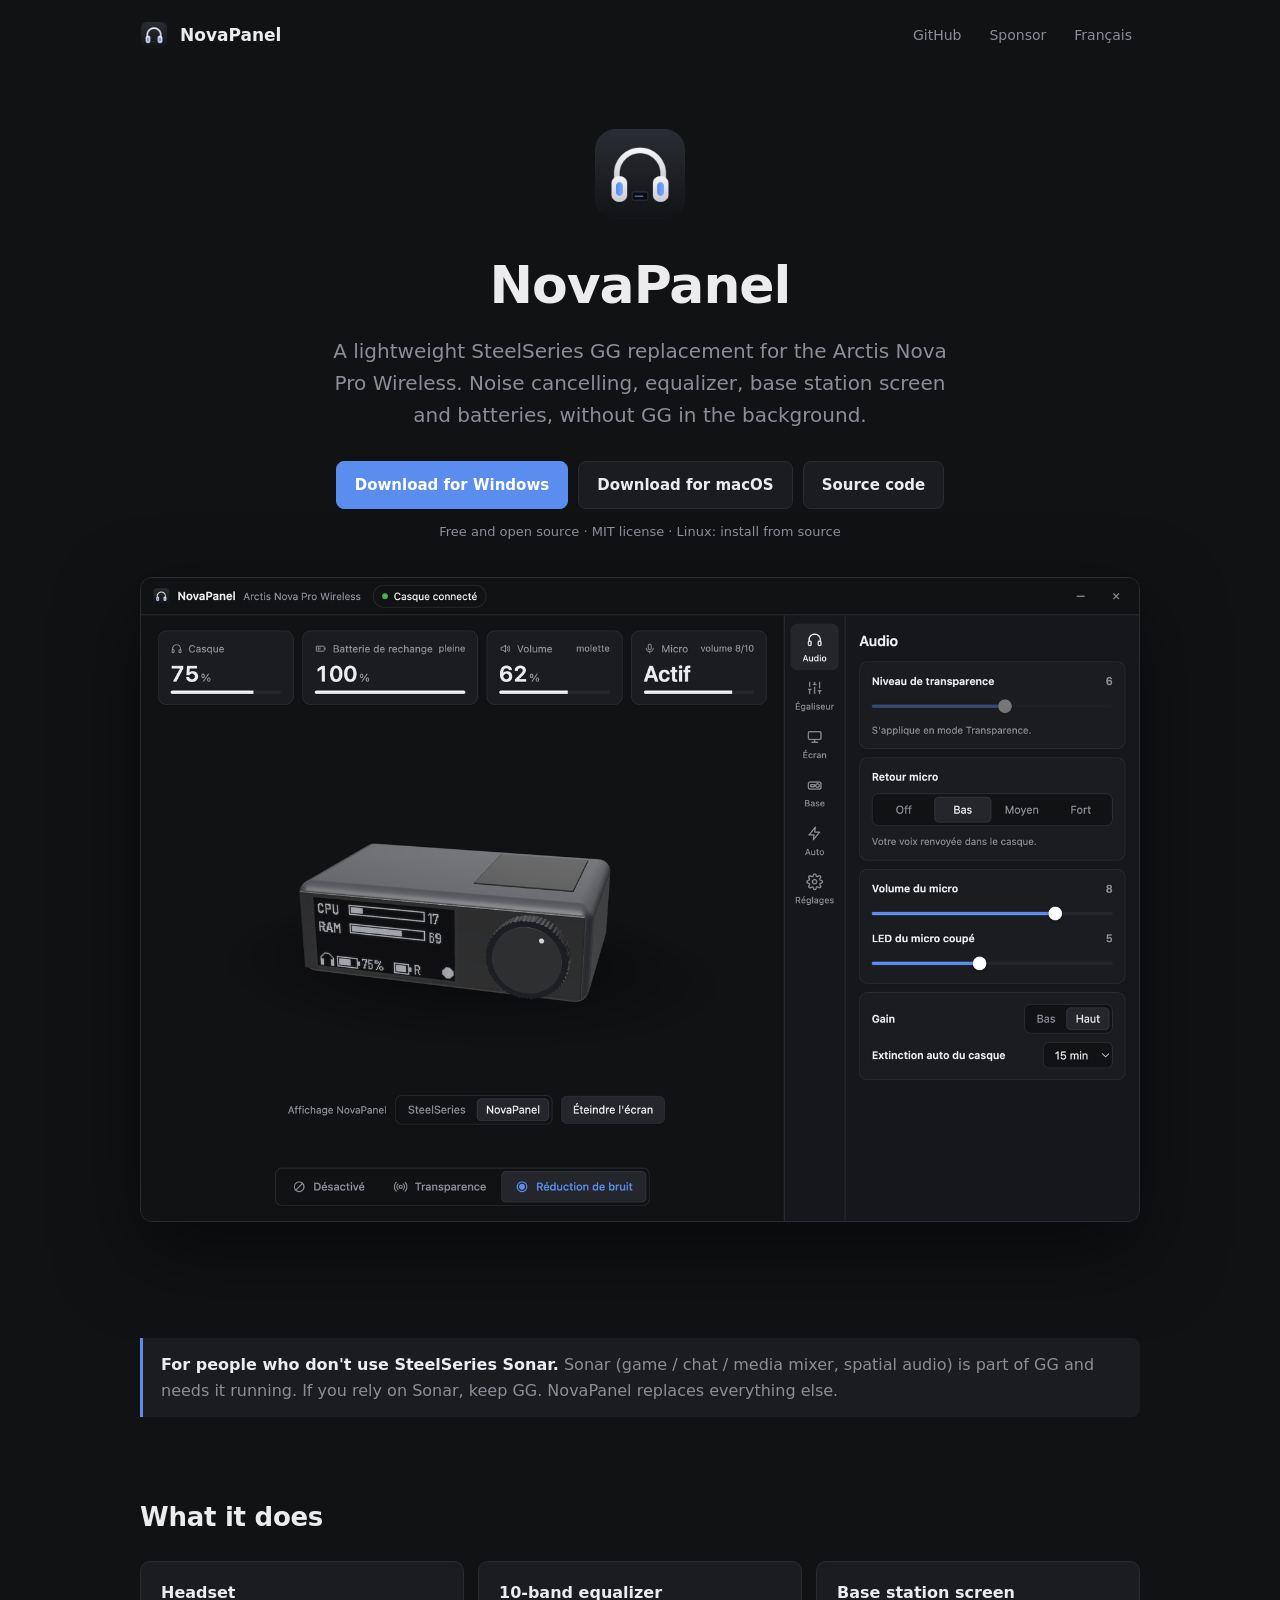
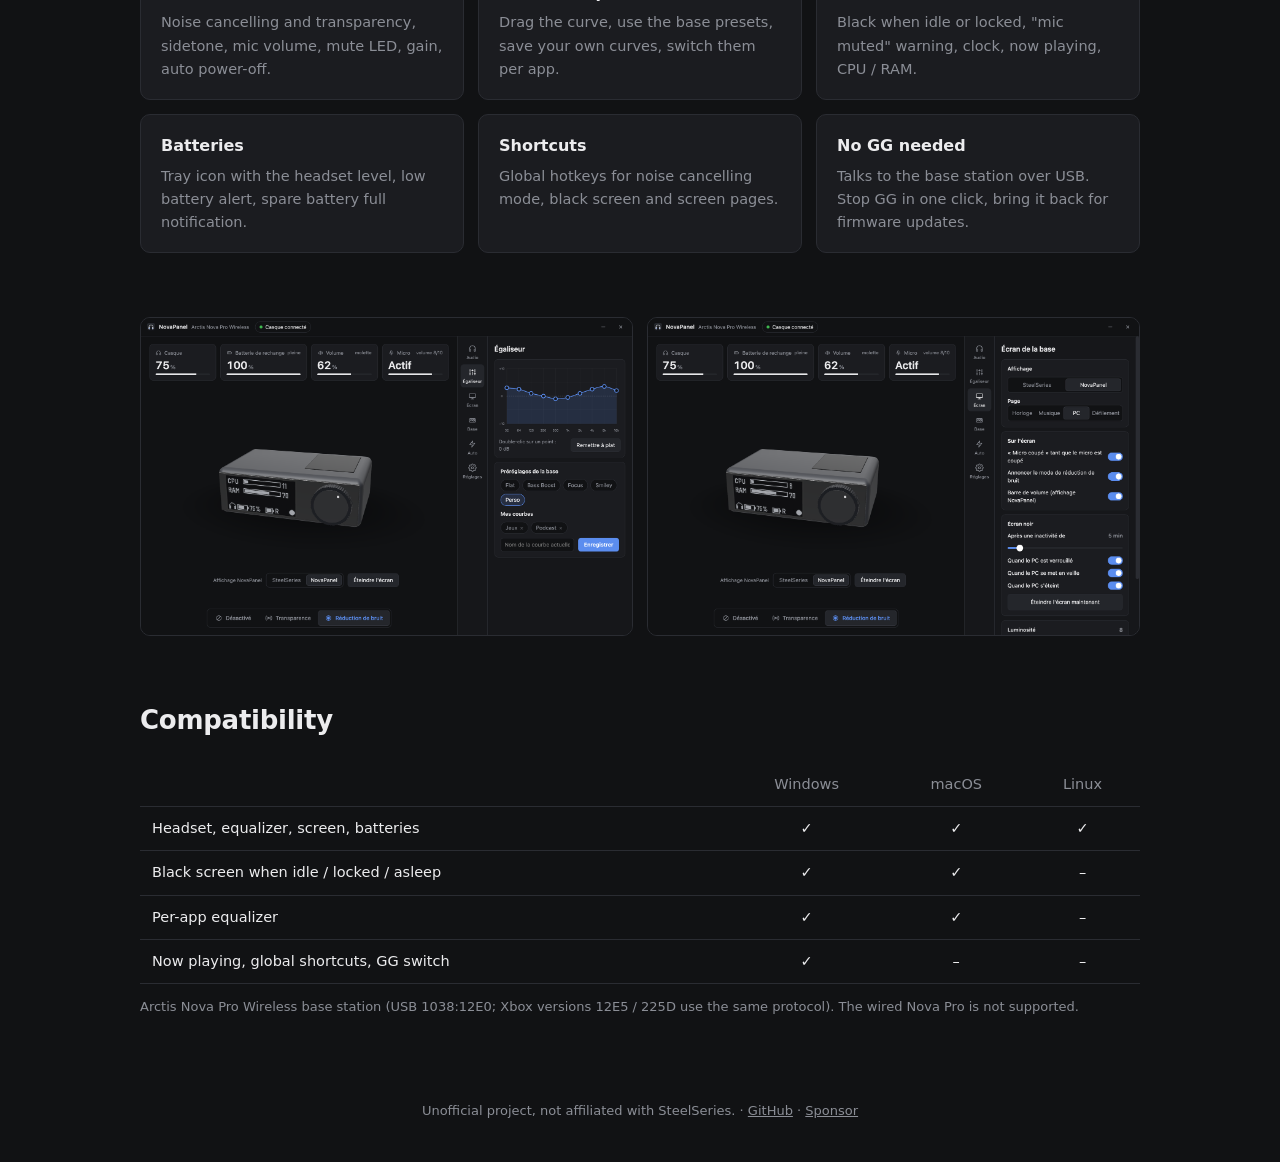
==== docs/index.html @ 87b62959 "feat: initial release Lightweight SteelSeries GG replacement for the Arctis Nova Pro Wireless on Win" ====
<!doctype html>
<html lang="en" data-lang="en">
<head>
<meta charset="utf-8">
<meta name="viewport" content="width=device-width, initial-scale=1">
<title>NovaPanel</title>
<meta name="description" content="Lightweight SteelSeries GG replacement for the Arctis Nova Pro Wireless: noise cancelling, equalizer, OLED screen and batteries. Windows, macOS, Linux.">
<meta property="og:title" content="NovaPanel">
<meta property="og:description" content="Lightweight SteelSeries GG replacement for the Arctis Nova Pro Wireless.">
<meta property="og:image" content="https://thibautgnt.github.io/NovaPanel/social-preview.png">
<link rel="icon" href="logo.png">
<style>
  :root {
    --bg: #111214; --panel: #1b1c20; --line: #2a2c32; --text: #ececee; --muted: #8b8e96; --accent: #5b8def;
    color-scheme: dark;
  }
  * { box-sizing: border-box; }
  body { margin: 0; background: var(--bg); color: var(--text); font: 16px/1.6 -apple-system, BlinkMacSystemFont, "Segoe UI", Inter, system-ui, sans-serif; }
  a { color: inherit; }
  .wrap { max-width: 1040px; margin: 0 auto; padding: 0 20px; }
  nav { display: flex; align-items: center; gap: 12px; padding: 18px 0; }
  nav img { width: 28px; height: 28px; }
  nav b { font-size: 17px; }
  nav .sp { flex: 1; }
  nav a, nav button { color: var(--muted); text-decoration: none; font: inherit; font-size: 14px; background: none; border: 0; cursor: pointer; padding: 6px 8px; }
  nav a:hover, nav button:hover { color: var(--text); }
  header { text-align: center; padding: 56px 0 36px; }
  header img.logo { width: 96px; height: 96px; }
  h1 { font-size: clamp(34px, 6vw, 52px); margin: 14px 0 8px; letter-spacing: -.02em; }
  .tag { color: var(--muted); font-size: clamp(17px, 2.4vw, 20px); max-width: 640px; margin: 0 auto; }
  .cta { display: flex; gap: 10px; justify-content: center; flex-wrap: wrap; margin: 30px 0 10px; }
  .btn { display: inline-flex; align-items: center; gap: 8px; padding: 11px 18px; border-radius: 8px; border: 1px solid var(--line); background: var(--panel); text-decoration: none; font-weight: 600; font-size: 15px; }
  .btn.primary { background: var(--accent); border-color: var(--accent); color: #fff; }
  .btn:hover { filter: brightness(1.1); }
  .small { color: var(--muted); font-size: 13px; }
  .shot { display: block; width: 100%; border-radius: 12px; border: 1px solid var(--line); box-shadow: 0 30px 80px rgba(0, 0, 0, .5); margin: 34px 0 0; }
  section { padding: 64px 0 0; }
  h2 { font-size: 26px; margin: 0 0 22px; letter-spacing: -.01em; }
  .grid { display: grid; grid-template-columns: repeat(auto-fit, minmax(240px, 1fr)); gap: 14px; }
  .card { background: var(--panel); border: 1px solid var(--line); border-radius: 10px; padding: 18px 20px; }
  .card h3 { margin: 0 0 6px; font-size: 16px; }
  .card p { margin: 0; color: var(--muted); font-size: 14.5px; }
  .note { border-left: 3px solid var(--accent); background: var(--panel); padding: 14px 18px; border-radius: 0 8px 8px 0; color: var(--muted); }
  .note b { color: var(--text); }
  .pair { display: grid; grid-template-columns: 1fr 1fr; gap: 14px; }
  .pair img { width: 100%; border-radius: 10px; border: 1px solid var(--line); }
  table { width: 100%; border-collapse: collapse; font-size: 14.5px; }
  th, td { text-align: left; padding: 10px 12px; border-bottom: 1px solid var(--line); }
  th { color: var(--muted); font-weight: 500; }
  td.c, th.c { text-align: center; }
  footer { padding: 70px 0 40px; color: var(--muted); font-size: 13px; text-align: center; }
  html[data-lang="en"] [lang="fr"], html[data-lang="fr"] [lang="en"] { display: none !important; }
  @media (max-width: 640px) { .pair { grid-template-columns: 1fr; } nav .gh { display: none; } }
</style>
</head>
<body>
<div class="wrap">
  <nav>
    <img src="logo.png" alt=""><b>NovaPanel</b><span class="sp"></span>
    <a class="gh" href="https://github.com/thibautgnt/NovaPanel">GitHub</a>
    <a href="https://github.com/sponsors/thibautgnt"><span lang="en">Sponsor</span><span lang="fr">Soutenir</span></a>
    <button id="lang" type="button"><span lang="en">Français</span><span lang="fr">English</span></button>
  </nav>

  <header>
    <img class="logo" src="logo.png" alt="NovaPanel logo">
    <h1>NovaPanel</h1>
    <p class="tag" lang="en">A lightweight SteelSeries GG replacement for the Arctis Nova Pro Wireless. Noise cancelling, equalizer, base station screen and batteries, without GG in the background.</p>
    <p class="tag" lang="fr">Un remplaçant léger de SteelSeries GG pour l'Arctis Nova Pro Wireless. Réduction de bruit, égaliseur, écran de la base et batteries, sans GG en arrière-plan.</p>
    <div class="cta">
      <a class="btn primary" href="https://github.com/thibautgnt/NovaPanel/releases/latest/download/NovaPanel-Windows.zip"><span lang="en">Download for Windows</span><span lang="fr">Télécharger pour Windows</span></a>
      <a class="btn" href="https://github.com/thibautgnt/NovaPanel/releases/latest/download/NovaPanel-macOS.zip"><span lang="en">Download for macOS</span><span lang="fr">Télécharger pour macOS</span></a>
      <a class="btn" href="https://github.com/thibautgnt/NovaPanel"><span lang="en">Source code</span><span lang="fr">Code source</span></a>
    </div>
    <p class="small"><span lang="en">Free and open source · MIT license · Linux: install from source</span><span lang="fr">Gratuit et open source · licence MIT · Linux : installation depuis les sources</span></p>
    <img class="shot" src="screenshot.png" alt="NovaPanel">
  </header>

  <section>
    <p class="note" lang="en"><b>For people who don't use SteelSeries Sonar.</b> Sonar (game / chat / media mixer, spatial audio) is part of GG and needs it running. If you rely on Sonar, keep GG. NovaPanel replaces everything else.</p>
    <p class="note" lang="fr"><b>Pour ceux qui n'utilisent pas SteelSeries Sonar.</b> Sonar (mixeur jeu / chat / média, son spatial) fait partie de GG et en a besoin. Si vous utilisez Sonar, gardez GG. NovaPanel remplace tout le reste.</p>
  </section>

  <section>
    <h2><span lang="en">What it does</span><span lang="fr">Ce qu'il fait</span></h2>
    <div class="grid">
      <div class="card"><h3><span lang="en">Headset</span><span lang="fr">Casque</span></h3>
        <p lang="en">Noise cancelling and transparency, sidetone, mic volume, mute LED, gain, auto power-off.</p>
        <p lang="fr">Réduction de bruit et transparence, retour micro, volume du micro, LED, gain, extinction auto.</p></div>
      <div class="card"><h3><span lang="en">10-band equalizer</span><span lang="fr">Égaliseur 10 bandes</span></h3>
        <p lang="en">Drag the curve, use the base presets, save your own curves, switch them per app.</p>
        <p lang="fr">Courbe à glisser, préréglages de la base, courbes perso, bascule automatique par application.</p></div>
      <div class="card"><h3><span lang="en">Base station screen</span><span lang="fr">Écran de la base</span></h3>
        <p lang="en">Black when idle or locked, "mic muted" warning, clock, now playing, CPU / RAM.</p>
        <p lang="fr">Noir quand le PC est inactif ou verrouillé, alerte micro coupé, horloge, musique, CPU / RAM.</p></div>
      <div class="card"><h3><span lang="en">Batteries</span><span lang="fr">Batteries</span></h3>
        <p lang="en">Tray icon with the headset level, low battery alert, spare battery full notification.</p>
        <p lang="fr">Niveau du casque dans la zone de notification, alerte batterie faible, rechange pleine.</p></div>
      <div class="card"><h3><span lang="en">Shortcuts</span><span lang="fr">Raccourcis</span></h3>
        <p lang="en">Global hotkeys for noise cancelling mode, black screen and screen pages.</p>
        <p lang="fr">Raccourcis globaux pour le mode de réduction de bruit, l'écran noir et les pages.</p></div>
      <div class="card"><h3><span lang="en">No GG needed</span><span lang="fr">Sans GG</span></h3>
        <p lang="en">Talks to the base station over USB. Stop GG in one click, bring it back for firmware updates.</p>
        <p lang="fr">Parle à la base en USB. Arrêtez GG en un clic, relancez-le pour les mises à jour du firmware.</p></div>
    </div>
  </section>

  <section>
    <div class="pair">
      <img src="screenshot-eq.png" alt="Equalizer">
      <img src="screenshot-screen.png" alt="Base station screen">
    </div>
  </section>

  <section>
    <h2><span lang="en">Compatibility</span><span lang="fr">Compatibilité</span></h2>
    <table>
      <tr><th></th><th class="c">Windows</th><th class="c">macOS</th><th class="c">Linux</th></tr>
      <tr><td><span lang="en">Headset, equalizer, screen, batteries</span><span lang="fr">Casque, égaliseur, écran, batteries</span></td><td class="c">✓</td><td class="c">✓</td><td class="c">✓</td></tr>
      <tr><td><span lang="en">Black screen when idle / locked / asleep</span><span lang="fr">Écran noir inactivité / verrouillage / veille</span></td><td class="c">✓</td><td class="c">✓</td><td class="c">–</td></tr>
      <tr><td><span lang="en">Per-app equalizer</span><span lang="fr">Égaliseur par application</span></td><td class="c">✓</td><td class="c">✓</td><td class="c">–</td></tr>
      <tr><td><span lang="en">Now playing, global shortcuts, GG switch</span><span lang="fr">Musique en cours, raccourcis, interrupteur GG</span></td><td class="c">✓</td><td class="c">–</td><td class="c">–</td></tr>
    </table>
    <p class="small"><span lang="en">Arctis Nova Pro Wireless base station (USB 1038:12E0; Xbox versions 12E5 / 225D use the same protocol). The wired Nova Pro is not supported.</span><span lang="fr">Base de l'Arctis Nova Pro Wireless (USB 1038:12E0 ; les versions Xbox 12E5 / 225D utilisent le même protocole). La Nova Pro filaire n'est pas prise en charge.</span></p>
  </section>

  <footer>
    <span lang="en">Unofficial project, not affiliated with SteelSeries.</span><span lang="fr">Projet non officiel, sans lien avec SteelSeries.</span>
    · <a href="https://github.com/thibautgnt/NovaPanel">GitHub</a> · <a href="https://github.com/sponsors/thibautgnt"><span lang="en">Sponsor</span><span lang="fr">Soutenir</span></a>
  </footer>
</div>
<script>
  const root = document.documentElement;
  const set = l => { root.dataset.lang = l; root.lang = l; };
  let saved = null;
  try { saved = localStorage.getItem('lang'); } catch {}
  set(saved || ((navigator.language || '').startsWith('fr') ? 'fr' : 'en'));
  document.getElementById('lang').onclick = () => {
    const l = root.dataset.lang === 'fr' ? 'en' : 'fr';
    set(l);
    try { localStorage.setItem('lang', l); } catch {}
  };
</script>
</body>
</html>
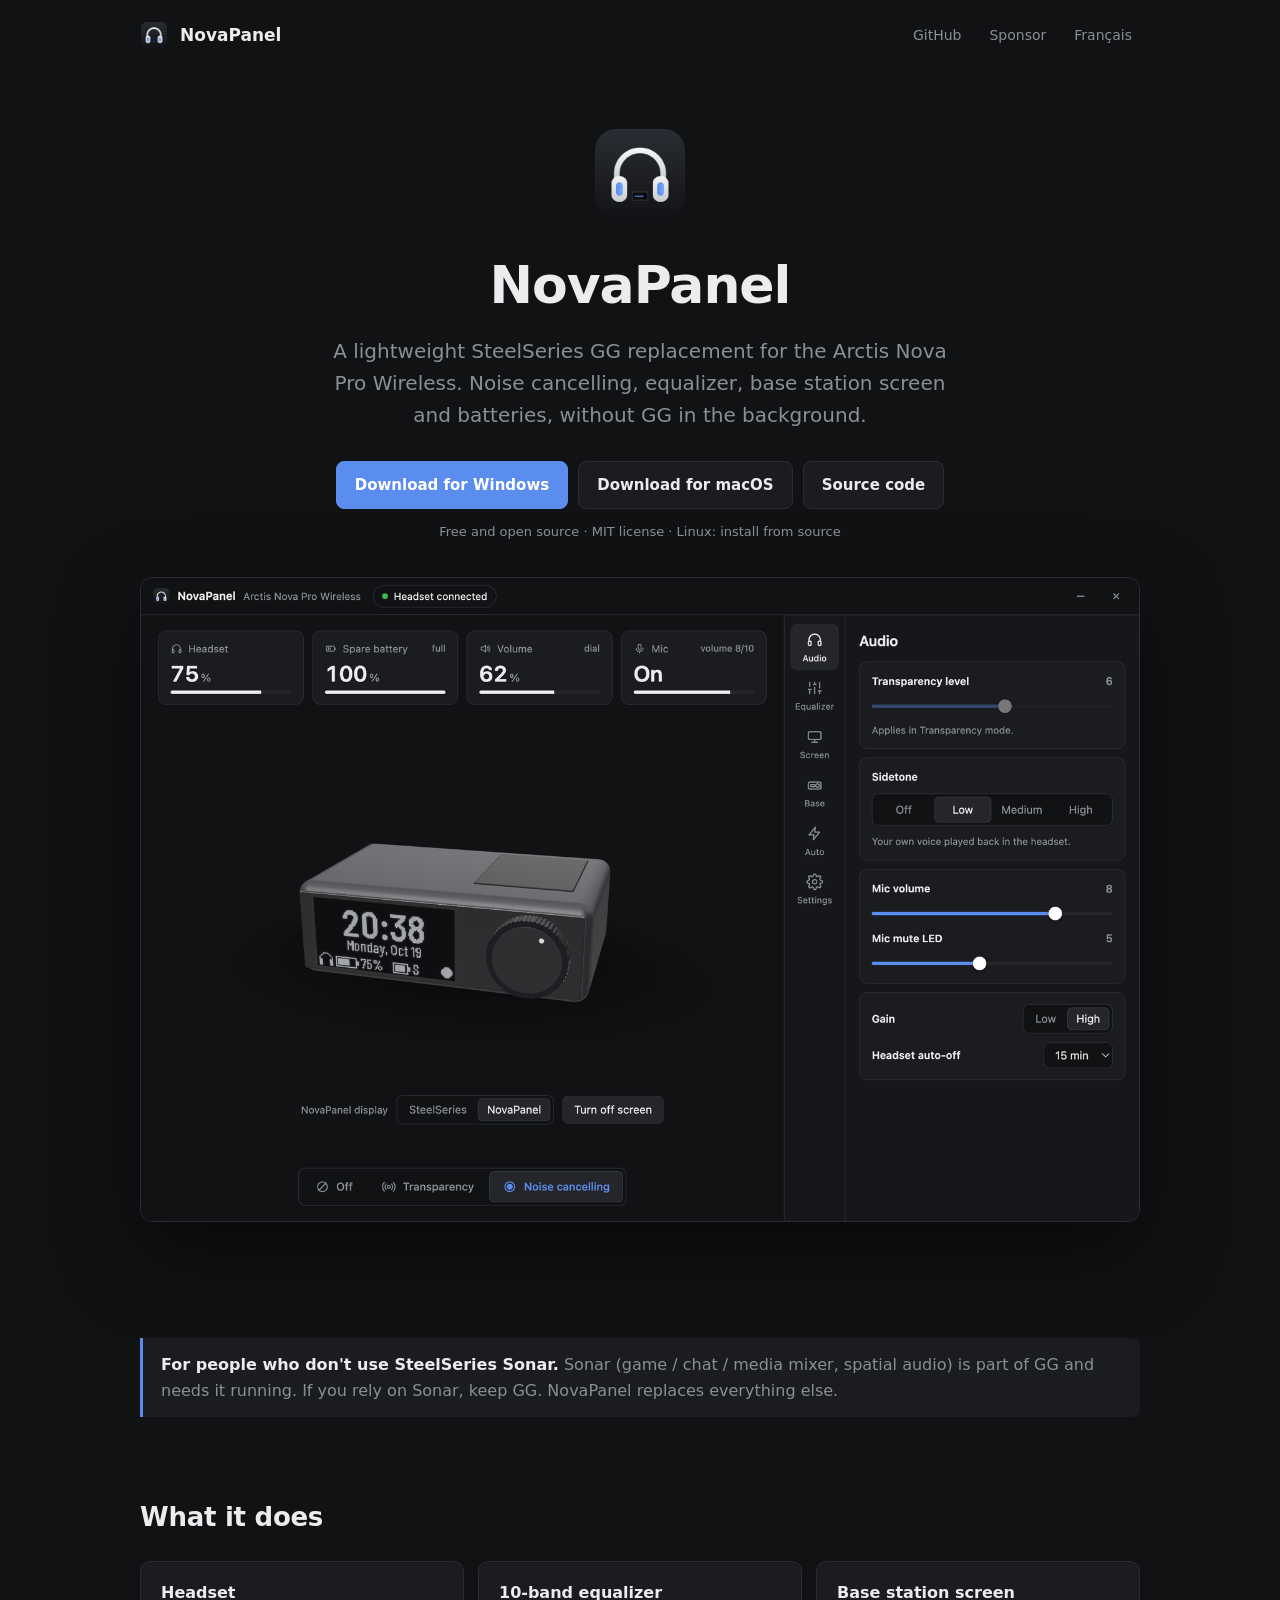
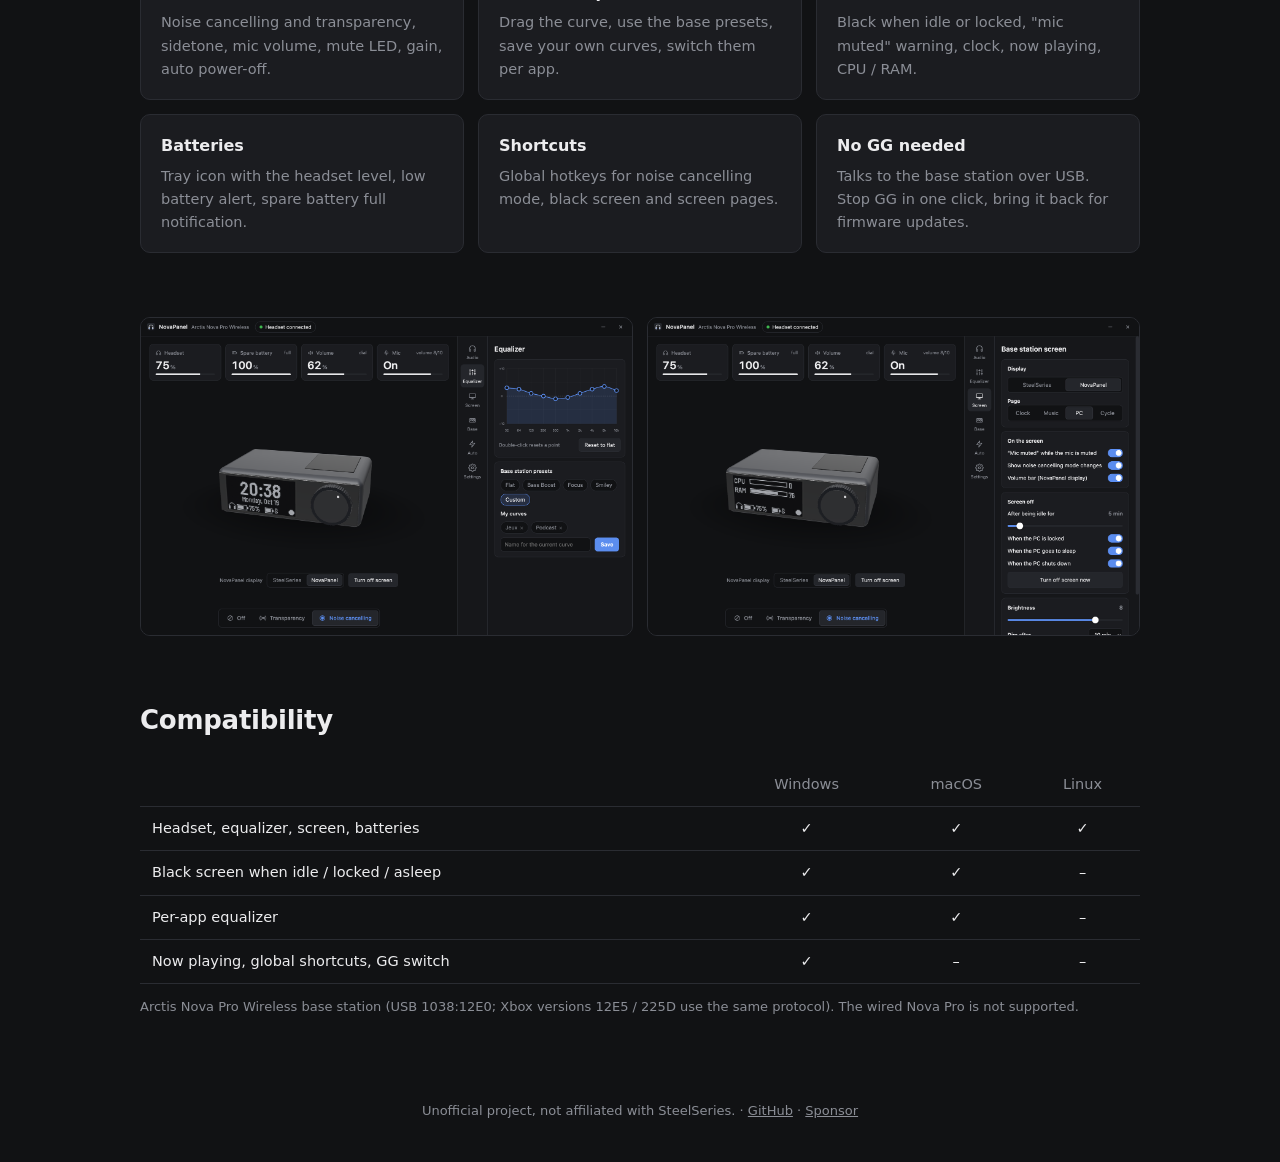
==== commit 10190acb: "feat: add English UI, Windows installer and macOS disk image - interface in English and French, foll" ====
--- a/docs/index.html
+++ b/docs/index.html
@@ -68,12 +68,13 @@
     <p class="tag" lang="en">A lightweight SteelSeries GG replacement for the Arctis Nova Pro Wireless. Noise cancelling, equalizer, base station screen and batteries, without GG in the background.</p>
     <p class="tag" lang="fr">Un remplaçant léger de SteelSeries GG pour l'Arctis Nova Pro Wireless. Réduction de bruit, égaliseur, écran de la base et batteries, sans GG en arrière-plan.</p>
     <div class="cta">
-      <a class="btn primary" href="https://github.com/thibautgnt/NovaPanel/releases/latest/download/NovaPanel-Windows.zip"><span lang="en">Download for Windows</span><span lang="fr">Télécharger pour Windows</span></a>
-      <a class="btn" href="https://github.com/thibautgnt/NovaPanel/releases/latest/download/NovaPanel-macOS.zip"><span lang="en">Download for macOS</span><span lang="fr">Télécharger pour macOS</span></a>
+      <a class="btn primary" href="https://github.com/thibautgnt/NovaPanel/releases/latest/download/NovaPanel-Setup.exe"><span lang="en">Download for Windows</span><span lang="fr">Télécharger pour Windows</span></a>
+      <a class="btn" href="https://github.com/thibautgnt/NovaPanel/releases/latest/download/NovaPanel.dmg"><span lang="en">Download for macOS</span><span lang="fr">Télécharger pour macOS</span></a>
       <a class="btn" href="https://github.com/thibautgnt/NovaPanel"><span lang="en">Source code</span><span lang="fr">Code source</span></a>
     </div>
     <p class="small"><span lang="en">Free and open source · MIT license · Linux: install from source</span><span lang="fr">Gratuit et open source · licence MIT · Linux : installation depuis les sources</span></p>
-    <img class="shot" src="screenshot.png" alt="NovaPanel">
+    <img lang="en" class="shot" src="screenshot.png" alt="NovaPanel">
+      <img lang="fr" class="shot" src="fr/screenshot.png" alt="NovaPanel">
   </header>
 
   <section>
@@ -107,8 +108,10 @@
 
   <section>
     <div class="pair">
-      <img src="screenshot-eq.png" alt="Equalizer">
-      <img src="screenshot-screen.png" alt="Base station screen">
+      <img lang="en" src="screenshot-eq.png" alt="Equalizer">
+      <img lang="fr" src="fr/screenshot-eq.png" alt="Equalizer">
+      <img lang="en" src="screenshot-screen.png" alt="Base station screen">
+      <img lang="fr" src="fr/screenshot-screen.png" alt="Base station screen">
     </div>
   </section>
 
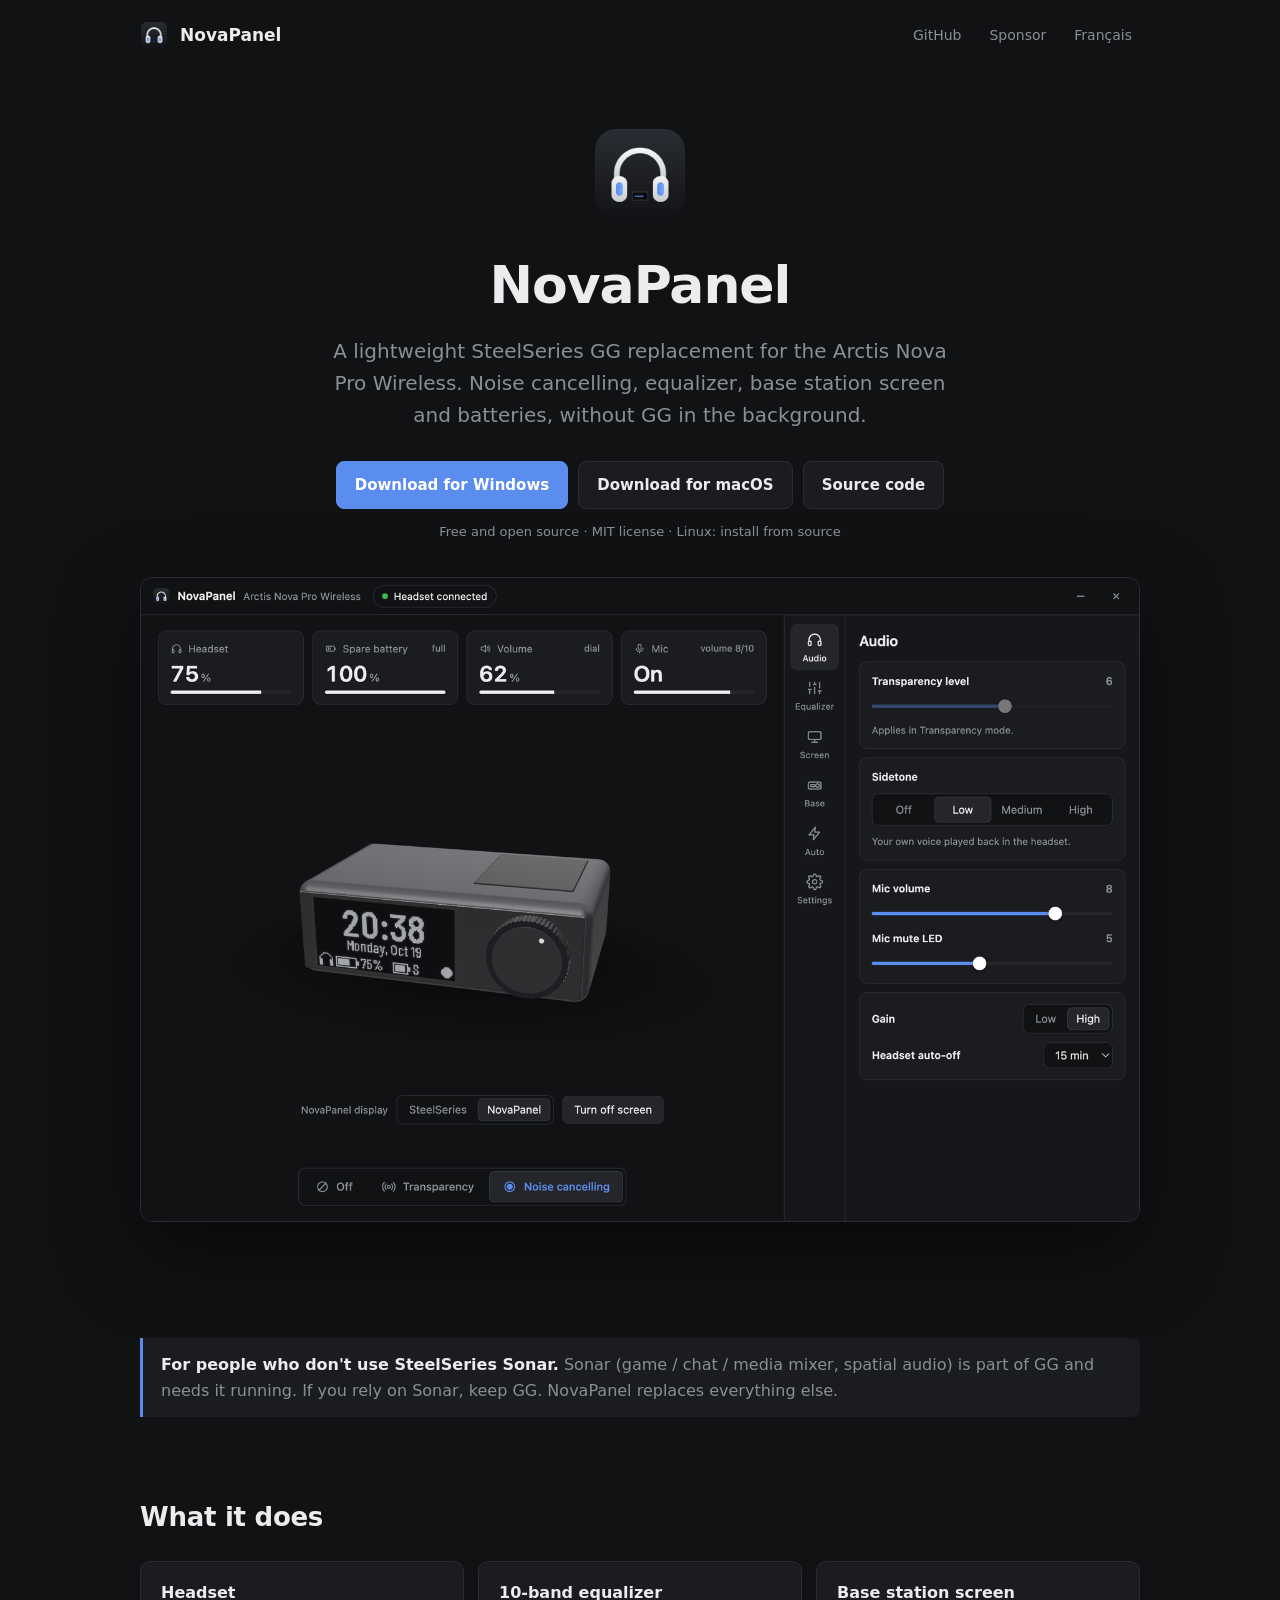
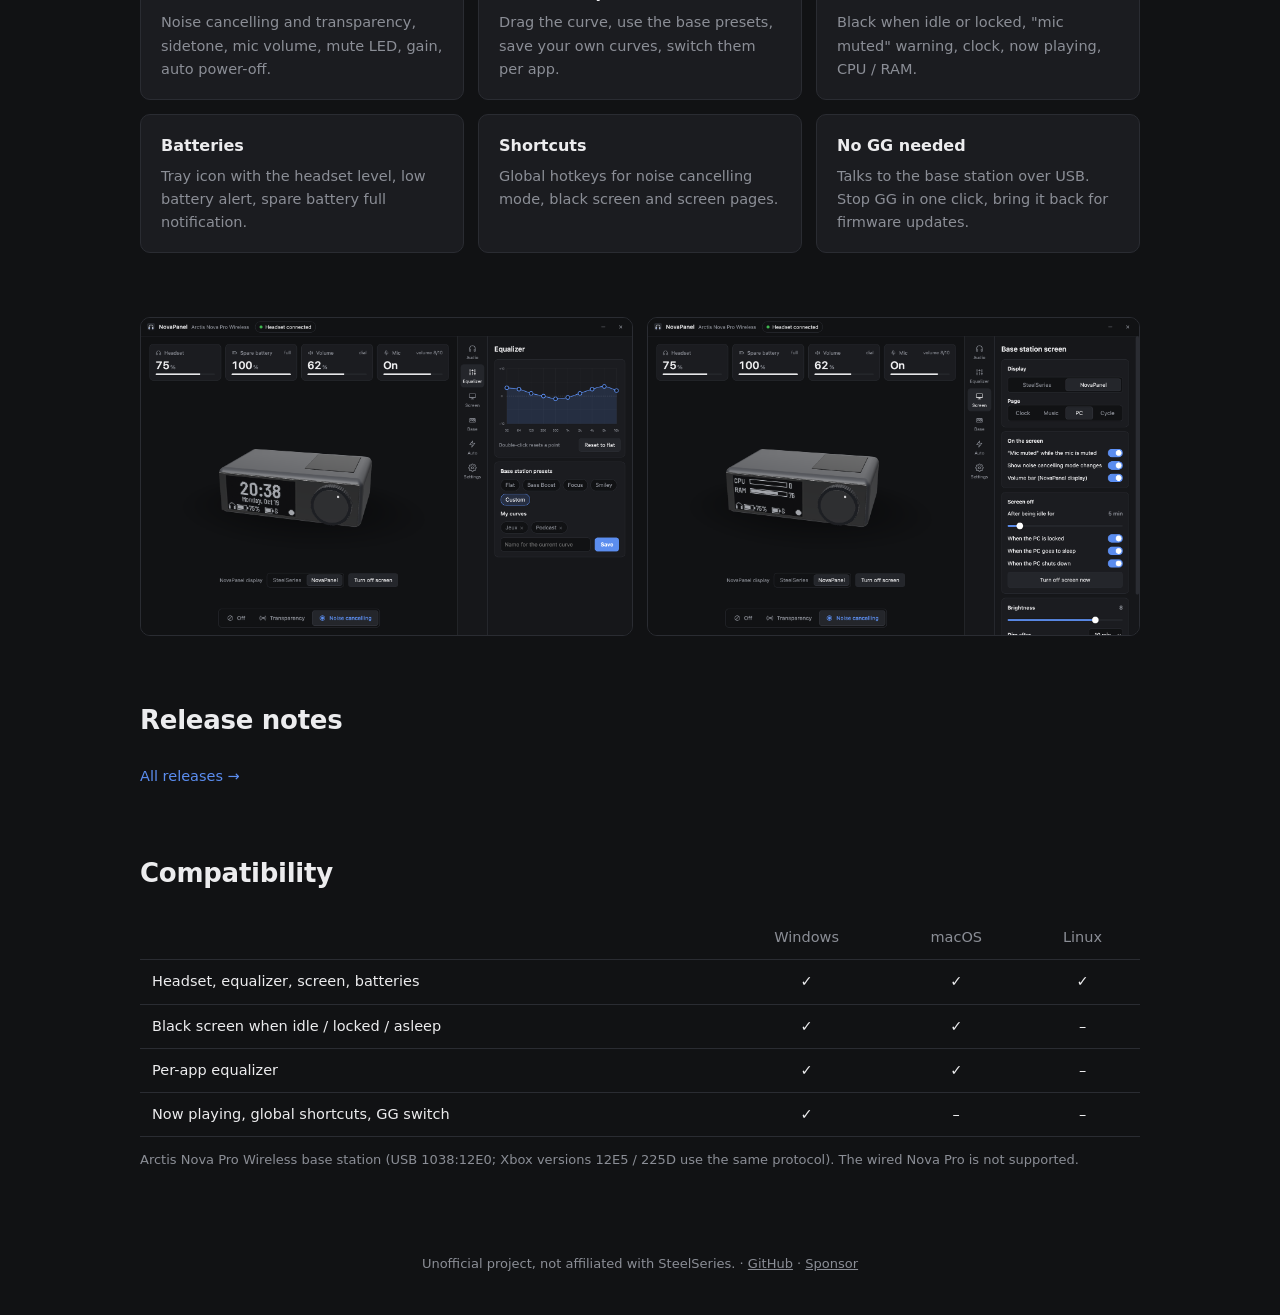
==== commit a17c892c: "feat(site): show release notes from the changelog Releases now take their notes from CHANGELOG.md, a" ====
--- a/docs/index.html
+++ b/docs/index.html
@@ -48,6 +48,20 @@
   th, td { text-align: left; padding: 10px 12px; border-bottom: 1px solid var(--line); }
   th { color: var(--muted); font-weight: 500; }
   td.c, th.c { text-align: center; }
+  .rel { background: var(--panel); border: 1px solid var(--line); border-radius: 10px; padding: 20px 22px; margin-bottom: 14px; }
+  .rel-head { display: flex; align-items: baseline; gap: 10px; flex-wrap: wrap; }
+  .rel-head h3 { margin: 0; font-size: 19px; }
+  .rel-head time { color: var(--muted); font-size: 13.5px; }
+  .badge { font-size: 12px; font-weight: 600; color: var(--accent); border: 1px solid var(--accent); border-radius: 999px; padding: 1px 9px; }
+  .rel-body { color: #c9ccd3; font-size: 15px; }
+  .rel-body h3 { font-size: 13px; text-transform: uppercase; letter-spacing: .06em; color: var(--muted); margin: 16px 0 6px; }
+  .rel-body ul { margin: 0; padding-left: 20px; }
+  .rel-body li { margin: 3px 0; }
+  .rel-body code { background: #26282e; border-radius: 4px; padding: 1px 5px; font-size: 13.5px; }
+  .rel-dl { display: flex; gap: 8px; flex-wrap: wrap; margin-top: 16px; }
+  .rel-dl a { font-size: 13.5px; padding: 6px 12px; border-radius: 7px; border: 1px solid var(--line); text-decoration: none; }
+  .rel-dl a:hover { background: #24262b; }
+  #releases .more { color: var(--accent); text-decoration: none; font-size: 14.5px; }
   footer { padding: 70px 0 40px; color: var(--muted); font-size: 13px; text-align: center; }
   html[data-lang="en"] [lang="fr"], html[data-lang="fr"] [lang="en"] { display: none !important; }
   @media (max-width: 640px) { .pair { grid-template-columns: 1fr; } nav .gh { display: none; } }
@@ -115,6 +129,12 @@
     </div>
   </section>
 
+  <section id="releases">
+    <h2><span lang="en">Release notes</span><span lang="fr">Notes de version</span></h2>
+    <div id="release-list"></div>
+    <a class="more" href="https://github.com/thibautgnt/NovaPanel/releases"><span lang="en">All releases →</span><span lang="fr">Toutes les versions →</span></a>
+  </section>
+
   <section>
     <h2><span lang="en">Compatibility</span><span lang="fr">Compatibilité</span></h2>
     <table>
@@ -138,9 +158,55 @@
   let saved = null;
   try { saved = localStorage.getItem('lang'); } catch {}
   set(saved || ((navigator.language || '').startsWith('fr') ? 'fr' : 'en'));
+  // notes de version : celles des releases GitHub, ecrites a partir du CHANGELOG
+  const fmt = d => new Date(d).toLocaleDateString(root.dataset.lang, { year: 'numeric', month: 'long', day: 'numeric' });
+  fetch('https://api.github.com/repos/thibautgnt/NovaPanel/releases?per_page=5', { headers: { Accept: 'application/vnd.github.html+json' } })
+    .then(r => r.ok ? r.json() : [])
+    .then(list => { releases = list; showReleases(); })
+    .catch(() => {});
+  let releases = [];
+  function showReleases() {
+      const box = document.getElementById('release-list');
+      box.replaceChildren();
+      releases.filter(r => !r.draft && !r.prerelease).forEach((r, i) => {
+        const el = document.createElement('article');
+        el.className = 'rel';
+        const head = document.createElement('div');
+        head.className = 'rel-head';
+        const h = document.createElement('h3');
+        h.textContent = r.name || r.tag_name;
+        const time = document.createElement('time');
+        time.dateTime = r.published_at;
+        time.textContent = fmt(r.published_at);
+        head.append(h, time);
+        if (i === 0) {
+          const b = document.createElement('span');
+          b.className = 'badge';
+          b.textContent = root.dataset.lang === 'fr' ? 'Dernière version' : 'Latest';
+          head.append(b);
+        }
+        const body = document.createElement('div');
+        body.className = 'rel-body';
+        // body_html est deja assaini par GitHub ; on n'en garde que des noeuds inertes
+        const doc = new DOMParser().parseFromString(r.body_html || '', 'text/html');
+        doc.querySelectorAll('script, style, iframe').forEach(n => n.remove());
+        body.append(...doc.body.childNodes);
+        const dl = document.createElement('div');
+        dl.className = 'rel-dl';
+        r.assets.filter(a => /\.(exe|dmg|zip)$/.test(a.name)).forEach(a => {
+          const l = document.createElement('a');
+          l.href = a.browser_download_url;
+          l.textContent = a.name;
+          dl.append(l);
+        });
+        el.append(head, body, dl);
+        box.append(el);
+      });
+  }
   document.getElementById('lang').onclick = () => {
     const l = root.dataset.lang === 'fr' ? 'en' : 'fr';
     set(l);
+    showReleases();
     try { localStorage.setItem('lang', l); } catch {}
   };
 </script>
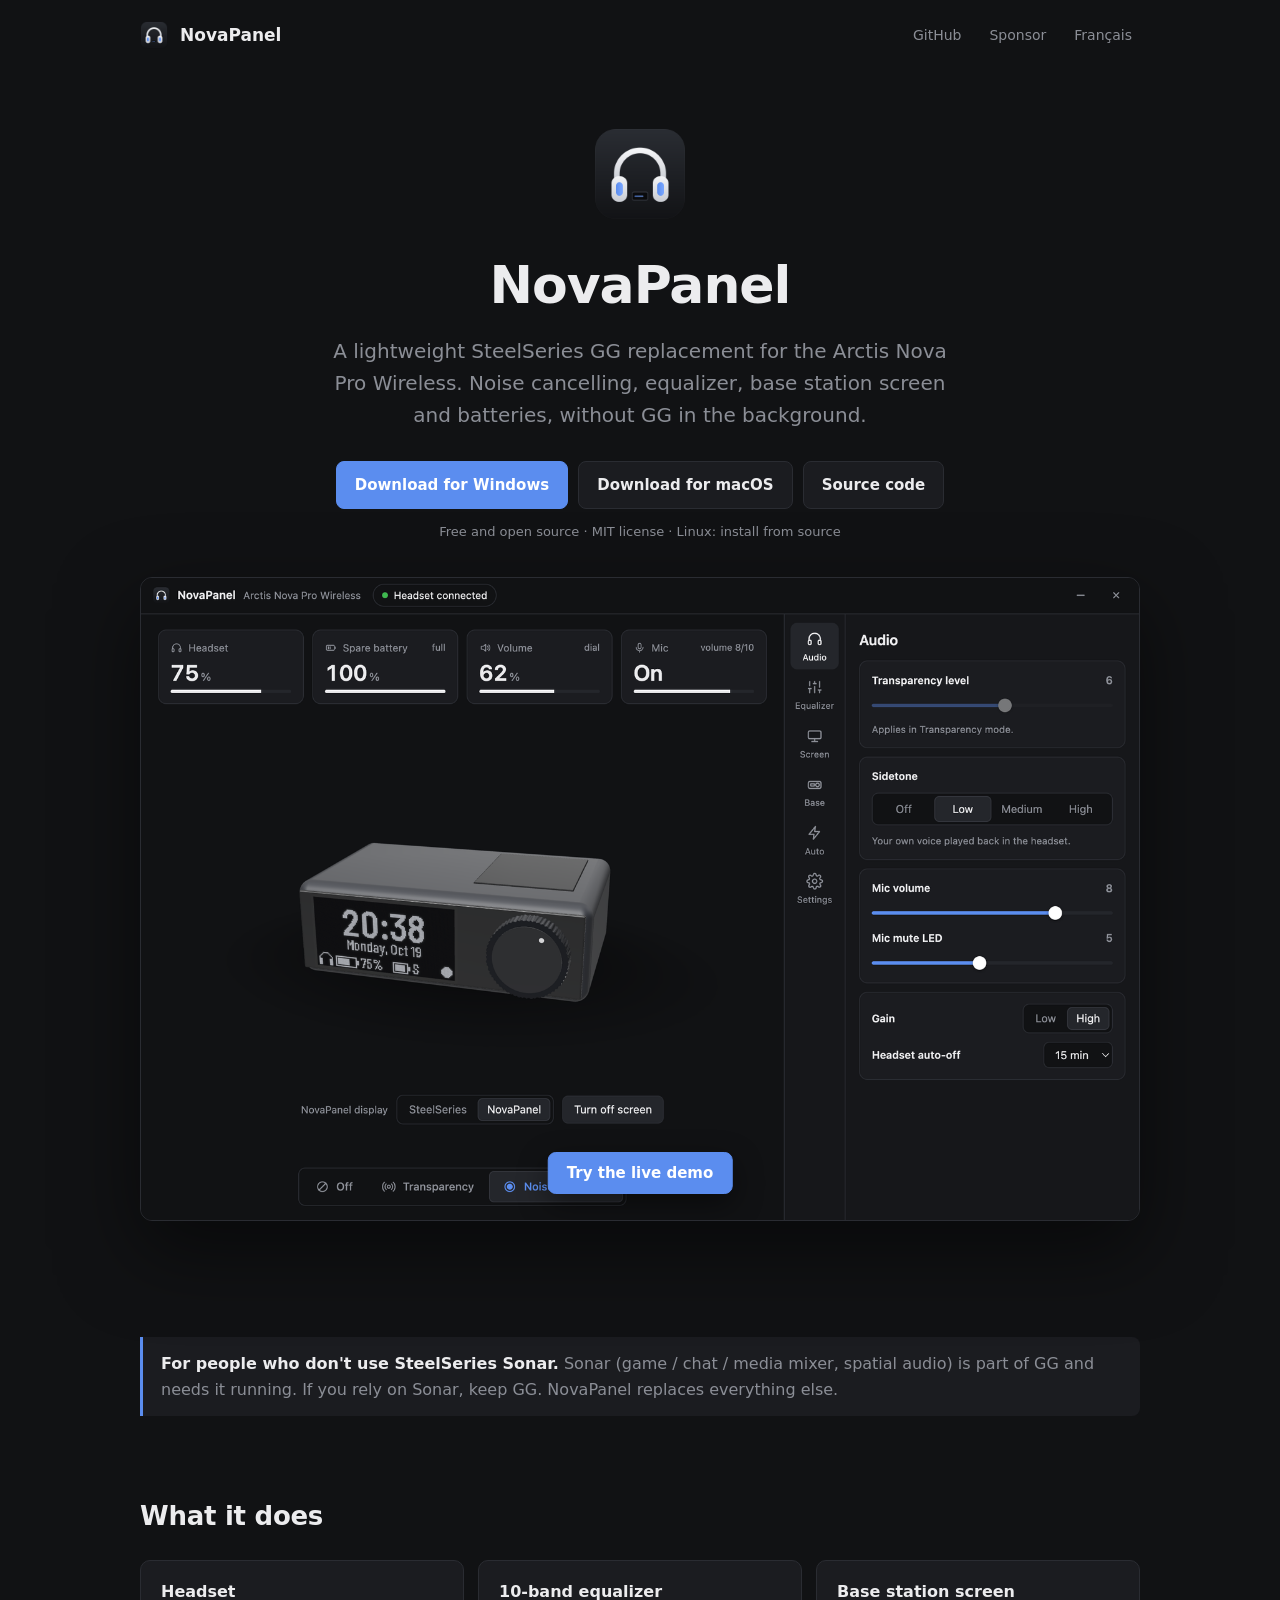
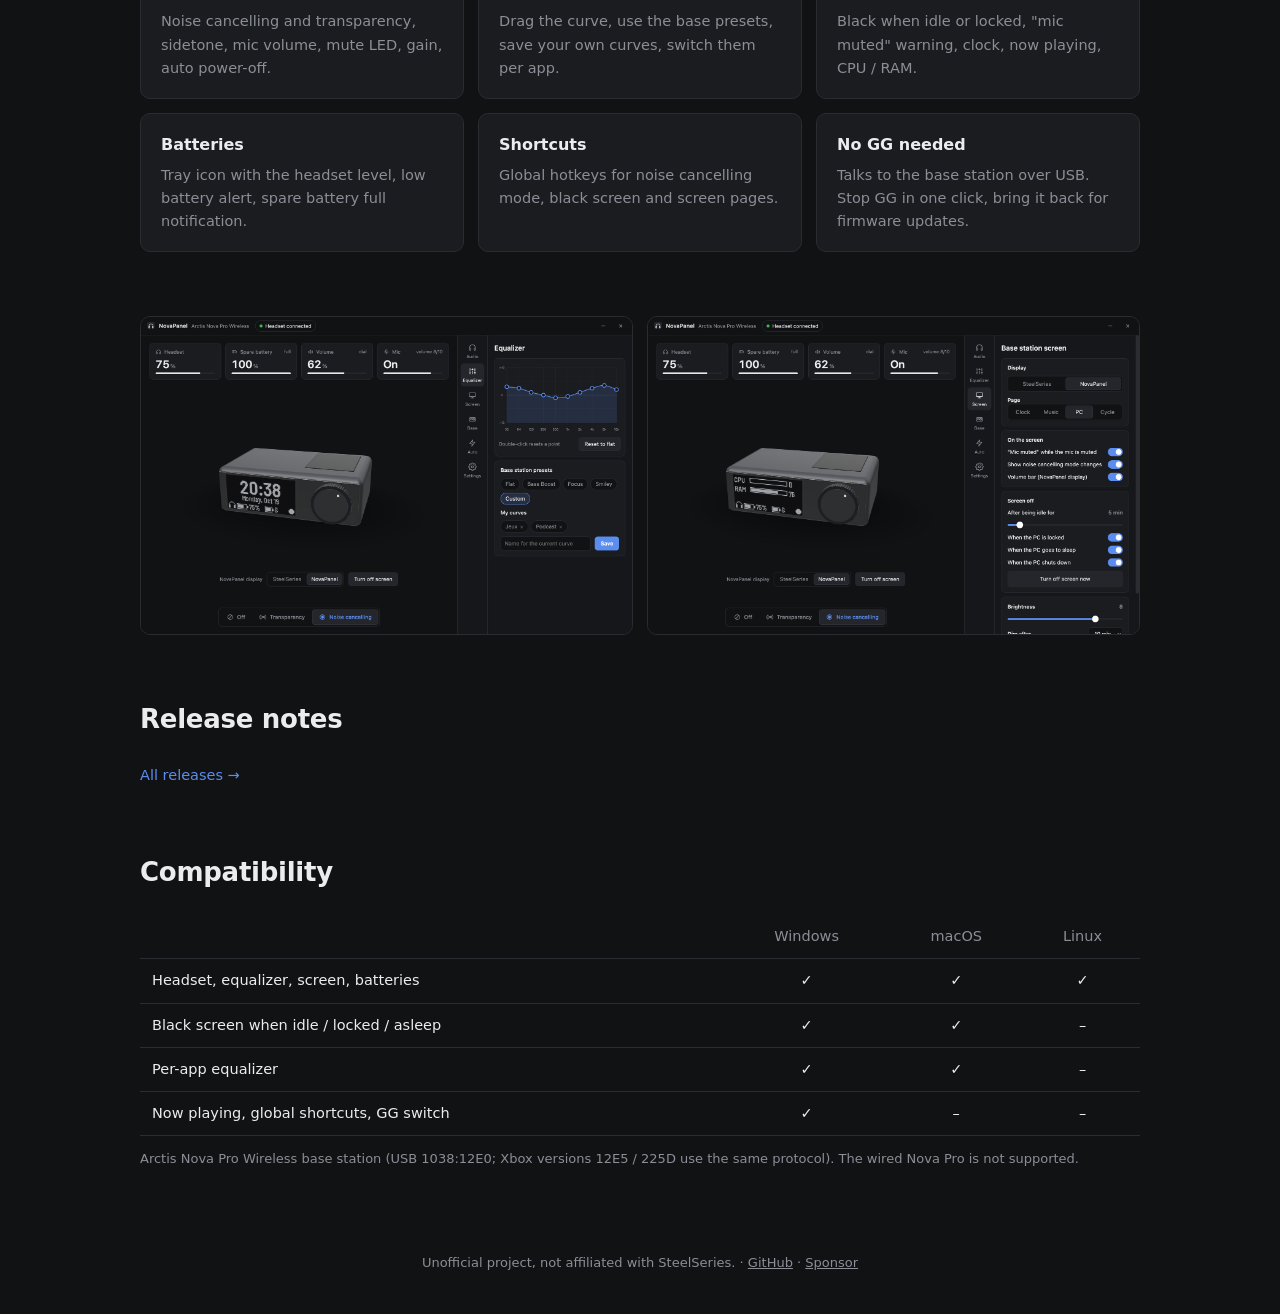
==== commit a19d7e40: "feat(site): live demo of the app on the website The website runs the real interface and the real bas" ====
--- a/docs/index.html
+++ b/docs/index.html
@@ -33,7 +33,13 @@
   .btn.primary { background: var(--accent); border-color: var(--accent); color: #fff; }
   .btn:hover { filter: brightness(1.1); }
   .small { color: var(--muted); font-size: 13px; }
-  .shot { display: block; width: 100%; border-radius: 12px; border: 1px solid var(--line); box-shadow: 0 30px 80px rgba(0, 0, 0, .5); margin: 34px 0 0; }
+  .demo { position: relative; aspect-ratio: 1180 / 760; overflow: hidden; border-radius: 12px; border: 1px solid var(--line); background: #111214; box-shadow: 0 30px 80px rgba(0, 0, 0, .5); margin: 34px 0 0; }
+  .demo .shot { display: block; width: 100%; height: 100%; object-fit: cover; }
+  .demo iframe { position: absolute; inset: 0 auto auto 0; width: 1180px; height: 760px; border: 0; transform-origin: 0 0; opacity: 0; transition: opacity .3s; }
+  .demo.live iframe { opacity: 1; }
+  .demo .play { position: absolute; left: 50%; bottom: 26px; transform: translateX(-50%); box-shadow: 0 10px 30px rgba(0, 0, 0, .45); cursor: pointer; font-family: inherit; }
+  .demo.live .play, .demo-hint { display: none; }
+  .demo.live + .demo-hint { display: block; margin-top: 12px; }
   section { padding: 64px 0 0; }
   h2 { font-size: 26px; margin: 0 0 22px; letter-spacing: -.01em; }
   .grid { display: grid; grid-template-columns: repeat(auto-fit, minmax(240px, 1fr)); gap: 14px; }
@@ -87,8 +93,12 @@
       <a class="btn" href="https://github.com/thibautgnt/NovaPanel"><span lang="en">Source code</span><span lang="fr">Code source</span></a>
     </div>
     <p class="small"><span lang="en">Free and open source · MIT license · Linux: install from source</span><span lang="fr">Gratuit et open source · licence MIT · Linux : installation depuis les sources</span></p>
-    <img lang="en" class="shot" src="screenshot.png" alt="NovaPanel">
+    <div class="demo" id="demo">
+      <img lang="en" class="shot" src="screenshot.png" alt="NovaPanel">
       <img lang="fr" class="shot" src="fr/screenshot.png" alt="NovaPanel">
+      <button class="btn primary play" type="button"><span lang="en">Try the live demo</span><span lang="fr">Essayer la démo</span></button>
+    </div>
+    <p class="small demo-hint"><span lang="en">Live demo in your browser, with a simulated base station. Scroll over the base to turn the dial, click the Mic tile to mute.</span><span lang="fr">Démo en direct dans le navigateur, avec une base simulée. Faites défiler sur la base pour tourner la molette, cliquez sur la tuile Micro pour le couper.</span></p>
   </header>
 
   <section>
@@ -203,10 +213,33 @@
         box.append(el);
       });
   }
+  const demo = document.getElementById('demo');
+  let frame = null;
+  function startDemo() {
+    const play = demo.querySelector('.play');
+    play.disabled = true;
+    play.querySelectorAll('span').forEach(s => { s.dataset.label ??= s.textContent; s.textContent = s.lang === 'fr' ? 'Chargement…' : 'Loading…'; });
+    frame?.remove();
+    frame = document.createElement('iframe');
+    frame.title = 'NovaPanel demo';
+    frame.src = `demo/?lang=${root.dataset.lang}`;
+    frame.addEventListener('demoready', () => demo.classList.add('live'));
+    frame.addEventListener('demofailed', () => {
+      frame.remove();
+      play.disabled = false;
+      play.querySelectorAll('span').forEach(s => { s.textContent = s.dataset.label; });
+    });
+    demo.append(frame);
+    fit();
+  }
+  const fit = () => { if (frame) frame.style.transform = `scale(${demo.clientWidth / 1180})`; };
+  new ResizeObserver(fit).observe(demo);
+  demo.querySelector('.play').onclick = startDemo;
   document.getElementById('lang').onclick = () => {
     const l = root.dataset.lang === 'fr' ? 'en' : 'fr';
     set(l);
     showReleases();
+    if (frame) frame.src = `demo/?lang=${l}`;
     try { localStorage.setItem('lang', l); } catch {}
   };
 </script>
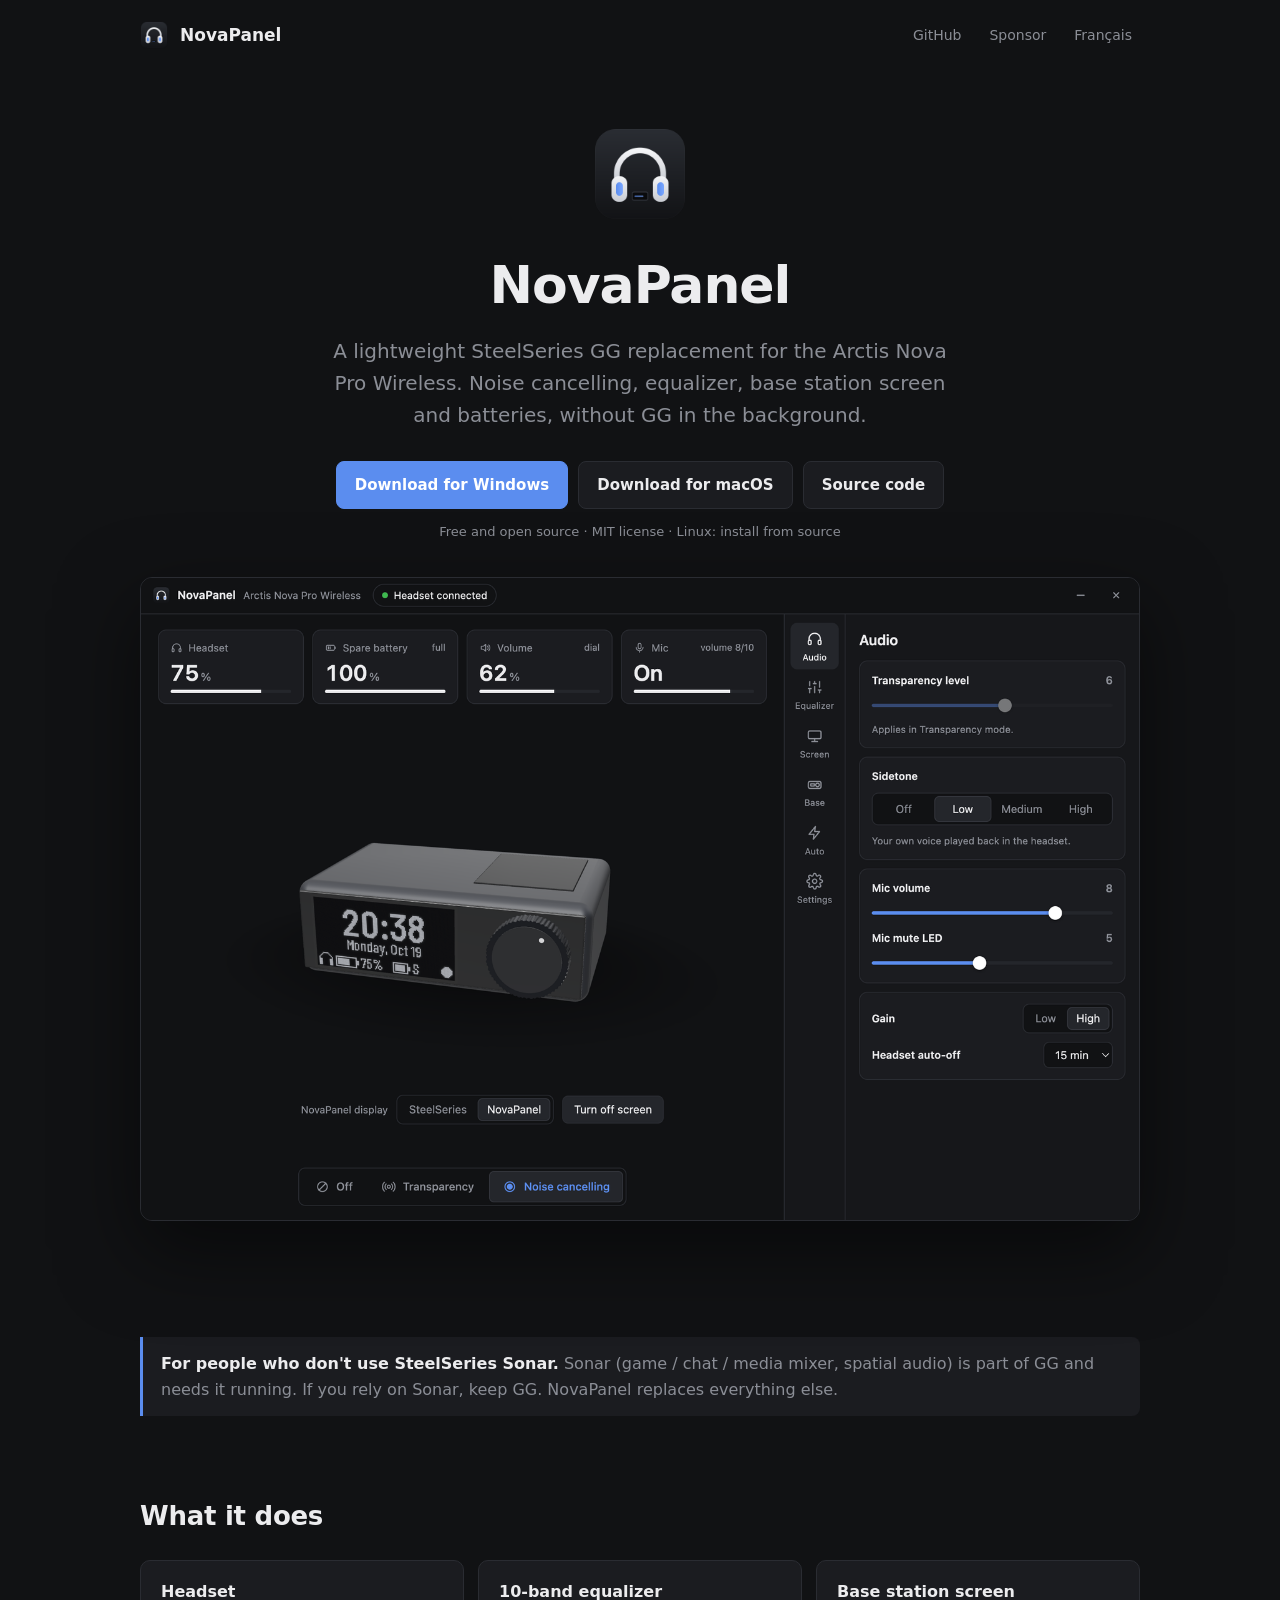
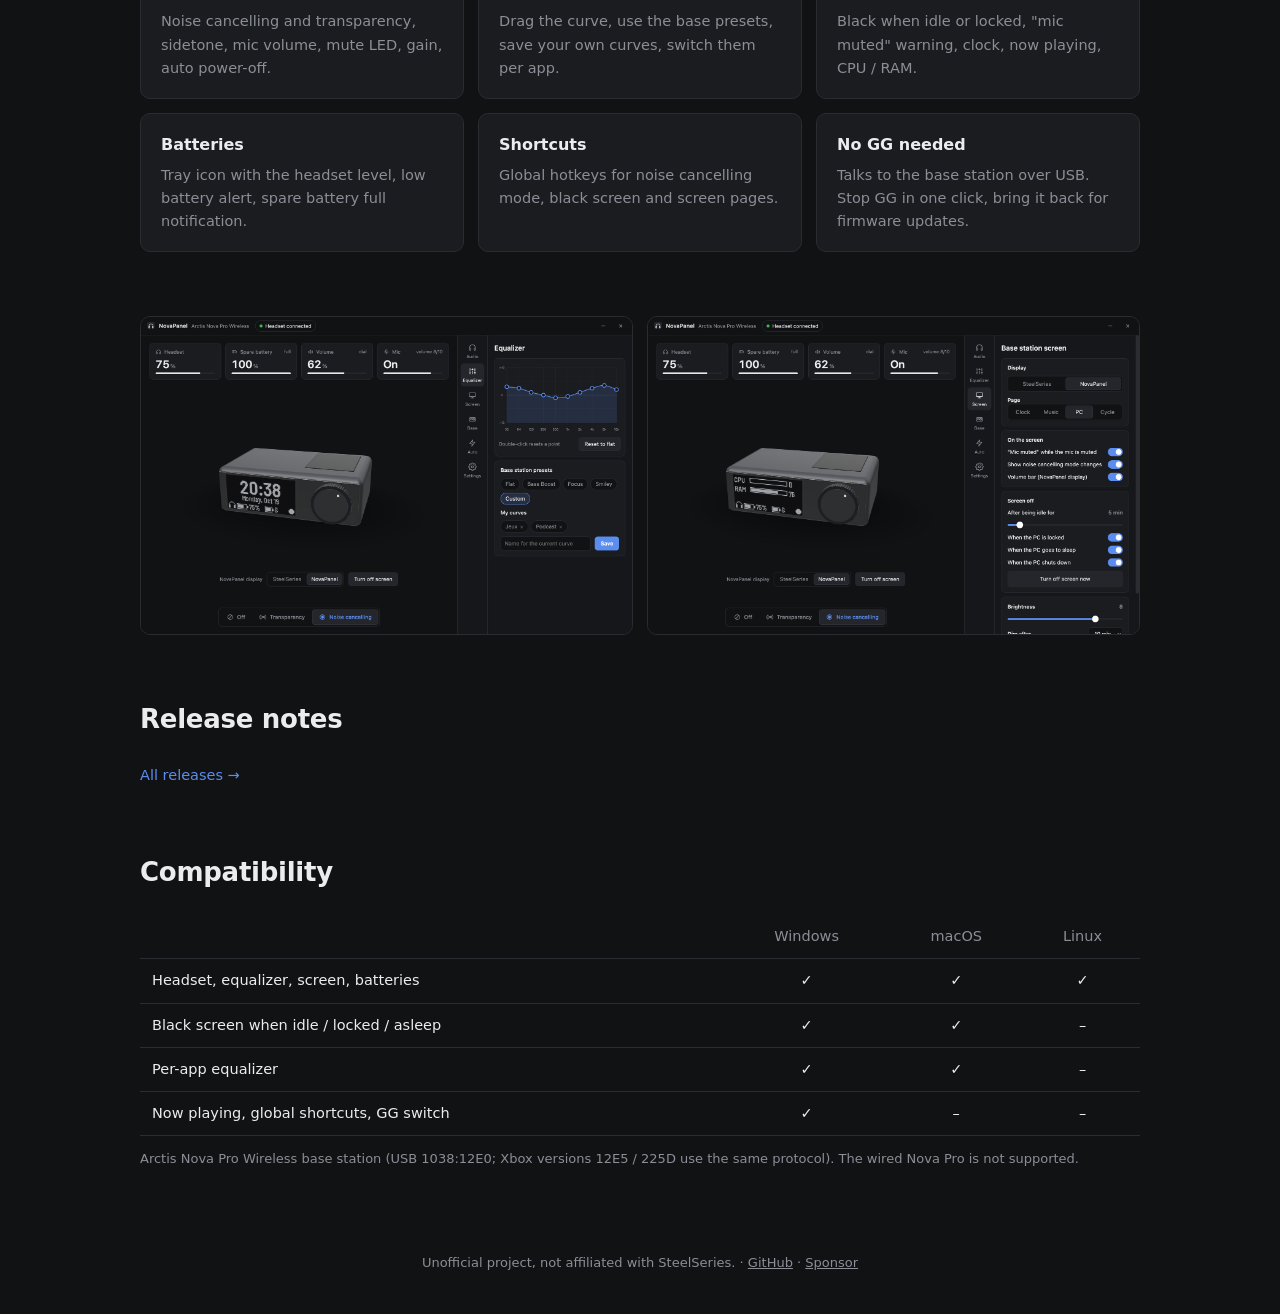
==== commit 37dfb318: "feat(site): start the live demo automatically on large screens" ====
--- a/docs/index.html
+++ b/docs/index.html
@@ -38,7 +38,7 @@
   .demo iframe { position: absolute; inset: 0 auto auto 0; width: 1180px; height: 760px; border: 0; transform-origin: 0 0; opacity: 0; transition: opacity .3s; }
   .demo.live iframe { opacity: 1; }
   .demo .play { position: absolute; left: 50%; bottom: 26px; transform: translateX(-50%); box-shadow: 0 10px 30px rgba(0, 0, 0, .45); cursor: pointer; font-family: inherit; }
-  .demo.live .play, .demo-hint { display: none; }
+  .demo.live .play, .demo.auto .play, .demo-hint { display: none; }
   .demo.live + .demo-hint { display: block; margin-top: 12px; }
   section { padding: 64px 0 0; }
   h2 { font-size: 26px; margin: 0 0 22px; letter-spacing: -.01em; }
@@ -226,6 +226,7 @@
     frame.addEventListener('demoready', () => demo.classList.add('live'));
     frame.addEventListener('demofailed', () => {
       frame.remove();
+      demo.classList.remove('auto');
       play.disabled = false;
       play.querySelectorAll('span').forEach(s => { s.textContent = s.dataset.label; });
     });
@@ -235,6 +236,11 @@
   const fit = () => { if (frame) frame.style.transform = `scale(${demo.clientWidth / 1180})`; };
   new ResizeObserver(fit).observe(demo);
   demo.querySelector('.play').onclick = startDemo;
+  // ~10 Mo a telecharger : lancement automatique seulement sur grand ecran sans economiseur de donnees
+  if (matchMedia('(min-width: 760px)').matches && !navigator.connection?.saveData) {
+    demo.classList.add('auto');
+    startDemo();
+  }
   document.getElementById('lang').onclick = () => {
     const l = root.dataset.lang === 'fr' ? 'en' : 'fr';
     set(l);
